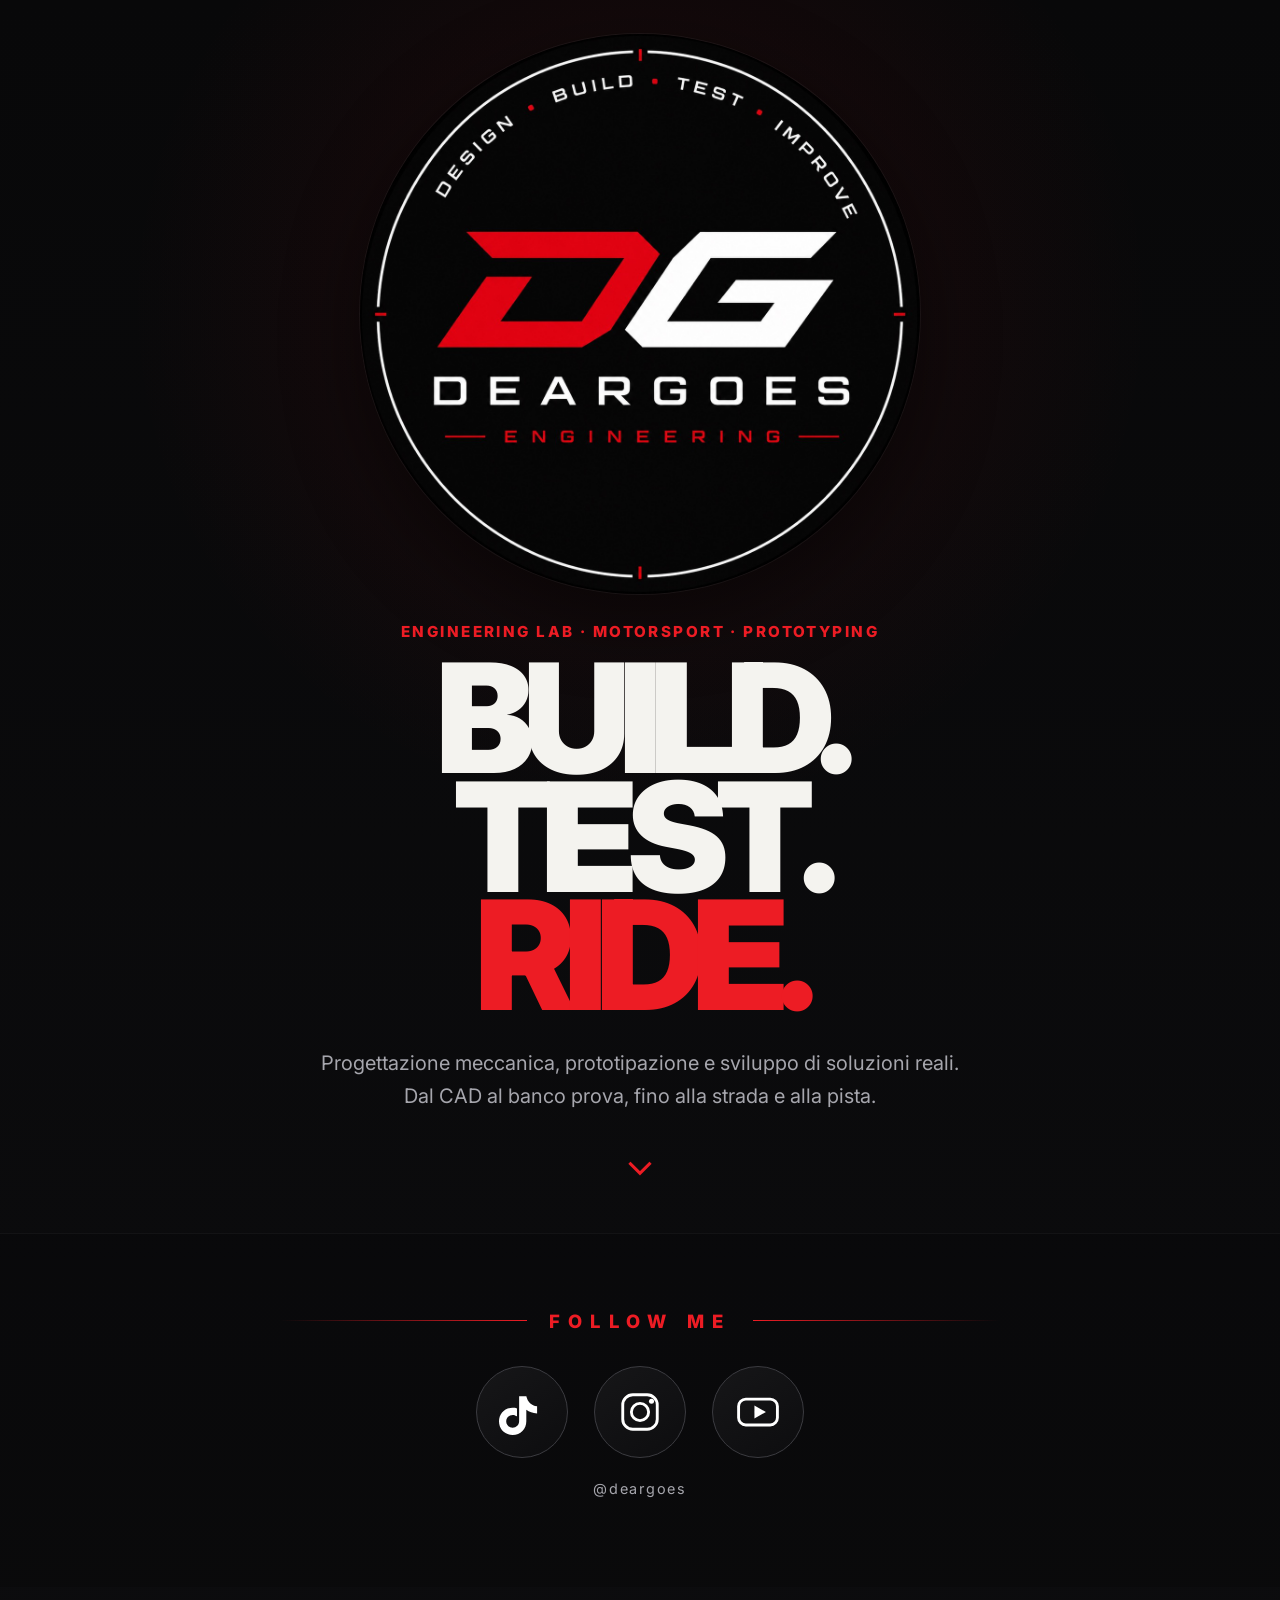
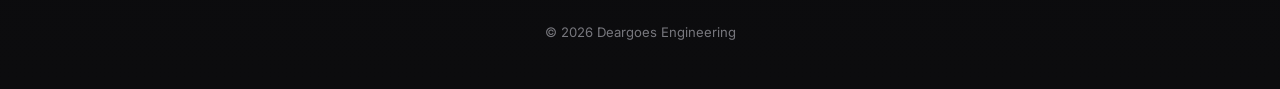
==== index.html @ ef1bf6c6 "Add files via upload" ====
<!doctype html>
<html lang="it">
<head>
  <meta charset="utf-8">
  <meta name="viewport" content="width=device-width, initial-scale=1">
  <meta name="description" content="Deargoes Engineering — Build. Test. Ride.">
  <meta name="theme-color" content="#09090a">
  <title>Deargoes Engineering</title>
  <link rel="stylesheet" href="style.css">
</head>
<body>
  <main>
    <section class="hero">
      <div class="hero-inner">
        <img class="main-logo" src="deargoes-logo.jpg" alt="Deargoes Engineering">

        <div class="eyebrow">ENGINEERING LAB · MOTORSPORT · PROTOTYPING</div>

        <h1>
          <span>BUILD.</span>
          <span>TEST.</span>
          <span class="red">RIDE.</span>
        </h1>

        <p class="intro">
          Progettazione meccanica, prototipazione e sviluppo di soluzioni reali.<br>
          Dal CAD al banco prova, fino alla strada e alla pista.
        </p>

        <div class="scroll-mark" aria-hidden="true">⌄</div>
      </div>
    </section>

    <section class="follow">
      <div class="follow-title">
        <span></span>
        <h2>FOLLOW ME</h2>
        <span></span>
      </div>

      <div class="social-icons">
        <a class="social-link" href="https://www.tiktok.com/@luca_deargoes" target="_blank" rel="noopener" aria-label="TikTok Deargoes">
          <svg viewBox="0 0 64 64" role="img" aria-hidden="true">
            <path d="M38 10c2 8 7 13 15 14v10c-6 0-11-2-15-5v16c0 11-8 19-19 19S0 56 0 45s8-19 19-19c2 0 4 0 6 1v11c-2-1-3-2-6-2-5 0-9 4-9 9s4 9 9 9 9-4 9-9V10h10z"/>
          </svg>
        </a>

        <a class="social-link" href="https://www.instagram.com/deargoes/" target="_blank" rel="noopener" aria-label="Instagram Deargoes">
          <svg viewBox="0 0 64 64" role="img" aria-hidden="true">
            <rect x="8" y="8" width="48" height="48" rx="14" ry="14"/>
            <circle cx="32" cy="32" r="12"/>
            <circle cx="48" cy="17" r="3.5" class="fill"/>
          </svg>
        </a>

        <a class="social-link" href="https://www.youtube.com/@deargoes" target="_blank" rel="noopener" aria-label="YouTube Deargoes">
          <svg viewBox="0 0 64 64" role="img" aria-hidden="true">
            <rect x="5" y="14" width="54" height="36" rx="10" ry="10"/>
            <path d="M27 23l16 9-16 9z" class="fill"/>
          </svg>
        </a>
      </div>

      <p class="handle">@deargoes</p>
    </section>
  </main>

  <footer>
    <p>© 2026 Deargoes Engineering</p>
  </footer>
</body>
</html>
---- style.css ----
@import url('https://fonts.googleapis.com/css2?family=Inter:wght@400;600;700;800;900&display=swap');

:root {
  --bg: #09090a;
  --panel: #101012;
  --text: #f4f3ef;
  --muted: #a6a6ad;
  --red: #ed1c24;
  --line: #2a2a2e;
}

* { box-sizing: border-box; }

html { scroll-behavior: smooth; }

body {
  margin: 0;
  min-height: 100vh;
  background:
    radial-gradient(circle at 50% 18%, rgba(237, 28, 36, 0.10), transparent 32rem),
    linear-gradient(180deg, #080809 0%, #0c0c0e 100%);
  color: var(--text);
  font-family: Inter, -apple-system, BlinkMacSystemFont, "Segoe UI", sans-serif;
}

a { color: inherit; text-decoration: none; }

.hero {
  min-height: 100svh;
  display: grid;
  place-items: center;
  padding: 34px 20px 52px;
}

.hero-inner {
  width: min(100%, 860px);
  text-align: center;
}

.main-logo {
  display: block;
  width: min(72vw, 560px);
  aspect-ratio: 1;
  object-fit: cover;
  border-radius: 50%;
  margin: 0 auto 28px;
  box-shadow:
    0 0 0 1px rgba(255,255,255,.05),
    0 24px 70px rgba(0,0,0,.50);
}

.eyebrow {
  color: var(--red);
  font-size: clamp(.72rem, 2.2vw, .95rem);
  font-weight: 800;
  letter-spacing: .16em;
  text-transform: uppercase;
  margin-bottom: 18px;
}

h1 {
  margin: 0;
  font-size: clamp(4.4rem, 17vw, 9.5rem);
  line-height: .78;
  letter-spacing: -.075em;
  font-weight: 900;
}

h1 span {
  display: block;
}

h1 .red {
  color: var(--red);
}

.intro {
  margin: 32px auto 0;
  max-width: 760px;
  color: var(--muted);
  font-size: clamp(1rem, 2.4vw, 1.25rem);
  line-height: 1.65;
}

.scroll-mark {
  margin-top: 28px;
  color: var(--red);
  font-size: 2.5rem;
  line-height: 1;
}

.follow {
  padding: 76px 20px 90px;
  text-align: center;
  border-top: 1px solid rgba(255,255,255,.04);
  background: rgba(0,0,0,.18);
}

.follow-title {
  width: min(100%, 720px);
  margin: 0 auto 34px;
  display: grid;
  grid-template-columns: 1fr auto 1fr;
  gap: 22px;
  align-items: center;
}

.follow-title span {
  height: 1px;
  background: linear-gradient(90deg, transparent, var(--red));
}

.follow-title span:last-child {
  background: linear-gradient(90deg, var(--red), transparent);
}

.follow-title h2 {
  margin: 0;
  color: var(--red);
  font-size: clamp(.9rem, 2.5vw, 1.15rem);
  letter-spacing: .45em;
  font-weight: 800;
}

.social-icons {
  display: flex;
  justify-content: center;
  flex-wrap: wrap;
  gap: 26px;
}

.social-link {
  width: 92px;
  height: 92px;
  display: grid;
  place-items: center;
  border: 1px solid #3b3b40;
  border-radius: 50%;
  background: linear-gradient(145deg, #161618, #0d0d0f);
  transition: transform .2s ease, border-color .2s ease, box-shadow .2s ease;
}

.social-link:hover,
.social-link:focus-visible {
  transform: translateY(-5px) scale(1.03);
  border-color: var(--red);
  box-shadow: 0 15px 34px rgba(237,28,36,.16);
  outline: none;
}

.social-link svg {
  width: 46px;
  height: 46px;
  fill: none;
  stroke: #fff;
  stroke-width: 4;
  stroke-linecap: round;
  stroke-linejoin: round;
}

.social-link:first-child svg {
  fill: #fff;
  stroke: none;
}

.social-link .fill {
  fill: #fff;
  stroke: none;
}

.handle {
  margin: 22px 0 0;
  color: var(--muted);
  letter-spacing: .12em;
  font-size: .9rem;
}

footer {
  padding: 24px 20px 36px;
  text-align: center;
  color: #77777d;
  font-size: .82rem;
}

@media (max-width: 600px) {
  .hero {
    min-height: auto;
    padding-top: 24px;
  }

  .main-logo {
    width: min(86vw, 460px);
    margin-bottom: 24px;
  }

  h1 {
    font-size: clamp(4rem, 22vw, 7rem);
  }

  .social-link {
    width: 78px;
    height: 78px;
  }

  .social-link svg {
    width: 38px;
    height: 38px;
  }
}
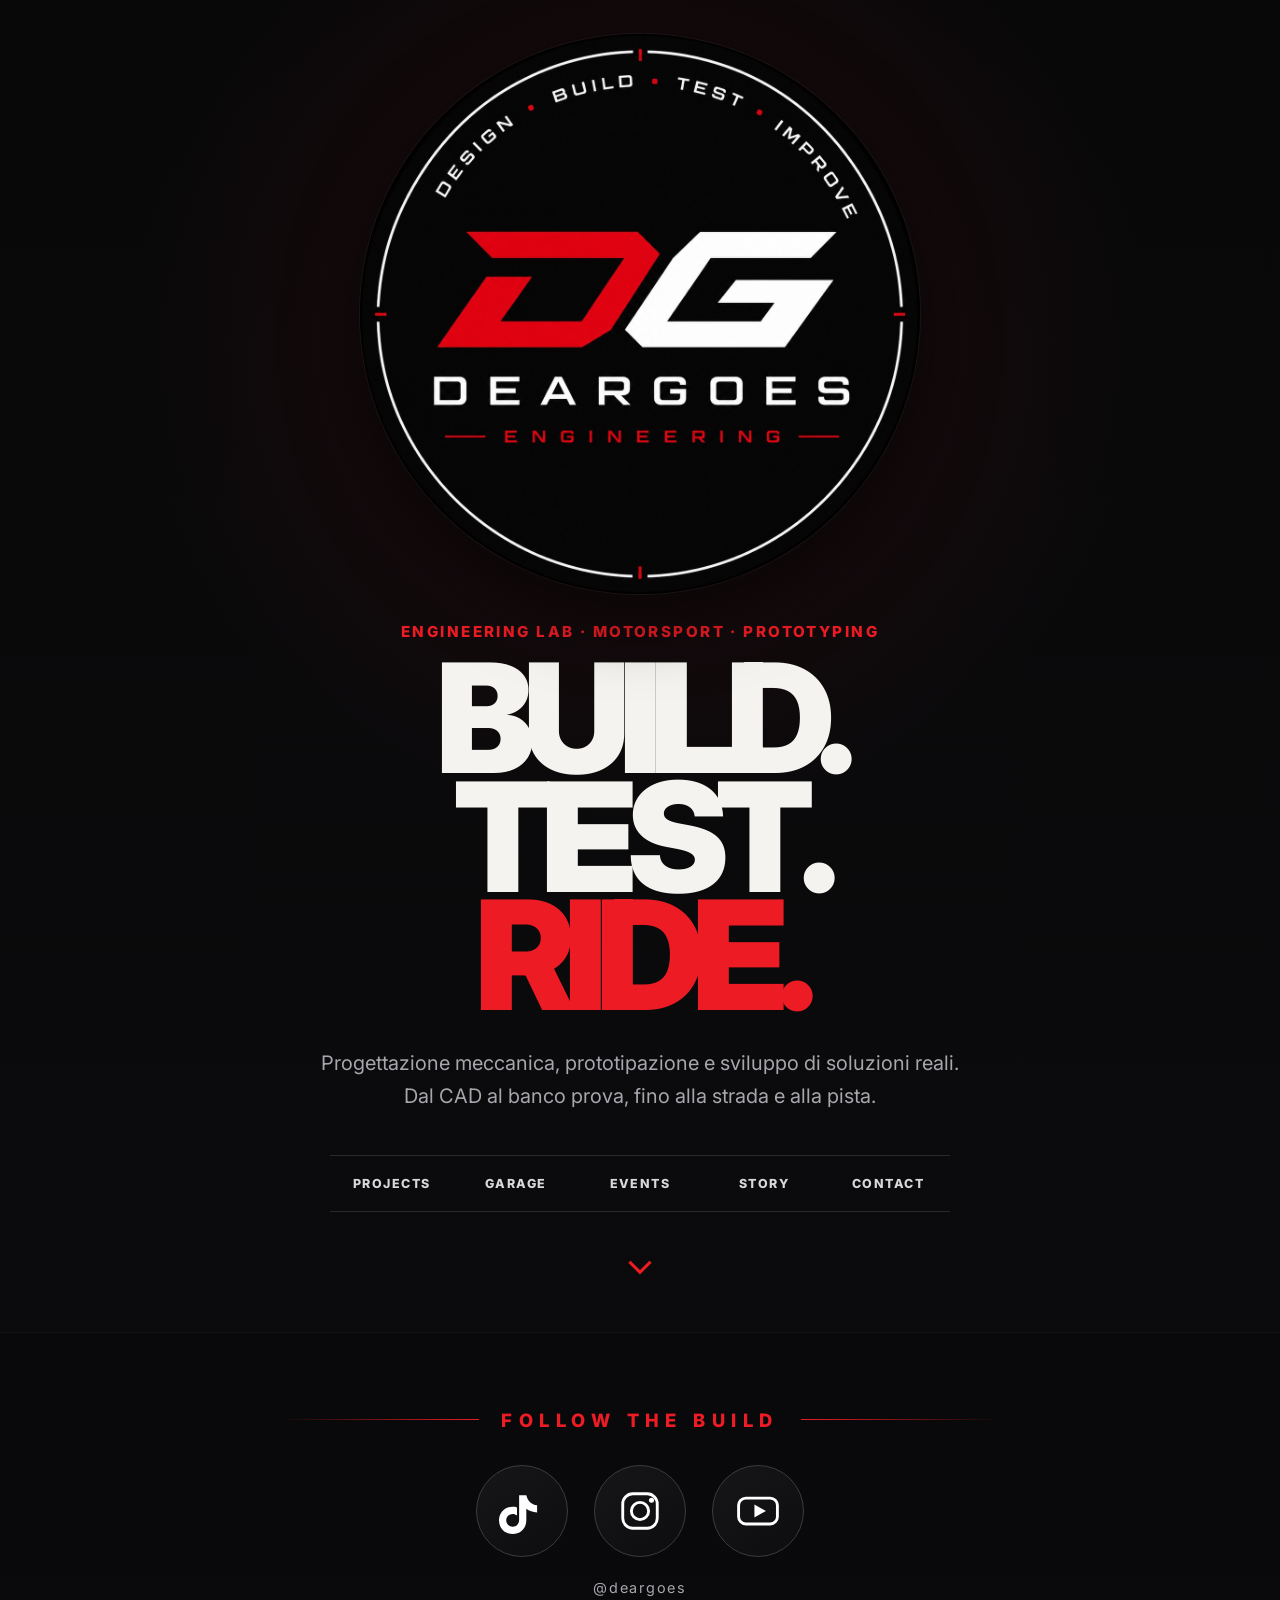
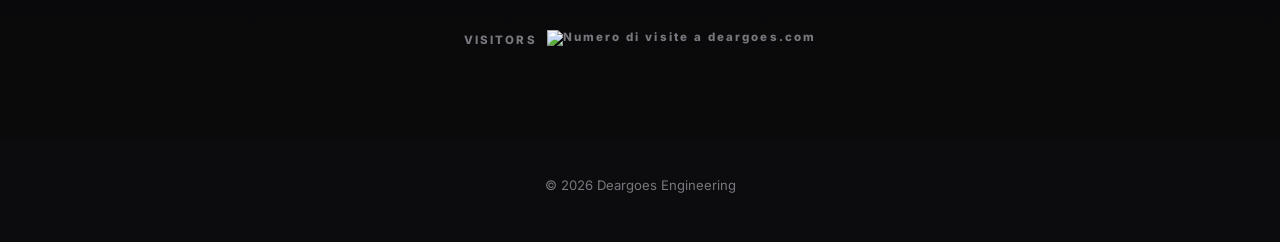
==== commit 81b75ebc: "Deargoes website v1.1" ====
--- a/index.html
+++ b/index.html
@@ -9,64 +9,63 @@
   <link rel="stylesheet" href="style.css">
 </head>
 <body>
-  <main>
-    <section class="hero">
-      <div class="hero-inner">
-        <img class="main-logo" src="deargoes-logo.jpg" alt="Deargoes Engineering">
+  
+<main>
+  <section class="hero">
+    <div class="hero-inner">
+      <img class="main-logo" src="deargoes-logo.jpg" alt="Deargoes Engineering">
+      <div class="eyebrow">ENGINEERING LAB · MOTORSPORT · PROTOTYPING</div>
+      <h1>
+        <span>BUILD.</span>
+        <span>TEST.</span>
+        <span class="red">RIDE.</span>
+      </h1>
+      <p class="intro">
+        Progettazione meccanica, prototipazione e sviluppo di soluzioni reali.<br>
+        Dal CAD al banco prova, fino alla strada e alla pista.
+      </p>
+      
+<nav class="main-nav" aria-label="Navigazione principale">
+  <a href="projects.html">PROJECTS</a>
+  <a href="garage.html">GARAGE</a>
+  <a href="events.html">EVENTS</a>
+  <a href="story.html">STORY</a>
+  <a href="contact.html">CONTACT</a>
+</nav>
 
-        <div class="eyebrow">ENGINEERING LAB · MOTORSPORT · PROTOTYPING</div>
+      <div class="scroll-mark" aria-hidden="true">⌄</div>
+    </div>
+  </section>
+  
+<section class="follow">
+  <div class="follow-title">
+    <span></span>
+    <h2>FOLLOW THE BUILD</h2>
+    <span></span>
+  </div>
 
-        <h1>
-          <span>BUILD.</span>
-          <span>TEST.</span>
-          <span class="red">RIDE.</span>
-        </h1>
+  <div class="social-icons">
+    <a class="social-link" href="https://www.tiktok.com/@luca_deargoes" target="_blank" rel="noopener" aria-label="TikTok Deargoes">
+      <svg viewBox="0 0 64 64" aria-hidden="true"><path d="M38 10c2 8 7 13 15 14v10c-6 0-11-2-15-5v16c0 11-8 19-19 19S0 56 0 45s8-19 19-19c2 0 4 0 6 1v11c-2-1-3-2-6-2-5 0-9 4-9 9s4 9 9 9 9-4 9-9V10h10z"/></svg>
+    </a>
+    <a class="social-link" href="https://www.instagram.com/deargoes/" target="_blank" rel="noopener" aria-label="Instagram Deargoes">
+      <svg viewBox="0 0 64 64" aria-hidden="true"><rect x="8" y="8" width="48" height="48" rx="14"/><circle cx="32" cy="32" r="12"/><circle cx="48" cy="17" r="3.5" class="fill"/></svg>
+    </a>
+    <a class="social-link" href="https://www.youtube.com/@deargoes" target="_blank" rel="noopener" aria-label="YouTube Deargoes">
+      <svg viewBox="0 0 64 64" aria-hidden="true"><rect x="5" y="14" width="54" height="36" rx="10"/><path d="M27 23l16 9-16 9z" class="fill"/></svg>
+    </a>
+  </div>
 
-        <p class="intro">
-          Progettazione meccanica, prototipazione e sviluppo di soluzioni reali.<br>
-          Dal CAD al banco prova, fino alla strada e alla pista.
-        </p>
+  <p class="handle">@deargoes</p>
 
-        <div class="scroll-mark" aria-hidden="true">⌄</div>
-      </div>
-    </section>
+  <div class="visitor-counter" aria-label="Contatore visite">
+    <span>VISITORS</span>
+    <img src="https://api.visitorbadge.io/api/visitors?path=deargoes.com&label=&countColor=%2309090a&style=flat-square" alt="Numero di visite a deargoes.com">
+  </div>
+</section>
 
-    <section class="follow">
-      <div class="follow-title">
-        <span></span>
-        <h2>FOLLOW ME</h2>
-        <span></span>
-      </div>
+</main>
+<footer><p>© 2026 Deargoes Engineering</p></footer>
 
-      <div class="social-icons">
-        <a class="social-link" href="https://www.tiktok.com/@luca_deargoes" target="_blank" rel="noopener" aria-label="TikTok Deargoes">
-          <svg viewBox="0 0 64 64" role="img" aria-hidden="true">
-            <path d="M38 10c2 8 7 13 15 14v10c-6 0-11-2-15-5v16c0 11-8 19-19 19S0 56 0 45s8-19 19-19c2 0 4 0 6 1v11c-2-1-3-2-6-2-5 0-9 4-9 9s4 9 9 9 9-4 9-9V10h10z"/>
-          </svg>
-        </a>
-
-        <a class="social-link" href="https://www.instagram.com/deargoes/" target="_blank" rel="noopener" aria-label="Instagram Deargoes">
-          <svg viewBox="0 0 64 64" role="img" aria-hidden="true">
-            <rect x="8" y="8" width="48" height="48" rx="14" ry="14"/>
-            <circle cx="32" cy="32" r="12"/>
-            <circle cx="48" cy="17" r="3.5" class="fill"/>
-          </svg>
-        </a>
-
-        <a class="social-link" href="https://www.youtube.com/@deargoes" target="_blank" rel="noopener" aria-label="YouTube Deargoes">
-          <svg viewBox="0 0 64 64" role="img" aria-hidden="true">
-            <rect x="5" y="14" width="54" height="36" rx="10" ry="10"/>
-            <path d="M27 23l16 9-16 9z" class="fill"/>
-          </svg>
-        </a>
-      </div>
-
-      <p class="handle">@deargoes</p>
-    </section>
-  </main>
-
-  <footer>
-    <p>© 2026 Deargoes Engineering</p>
-  </footer>
 </body>
 </html>
--- a/style.css
+++ b/style.css
@@ -10,7 +10,6 @@
 }
 
 * { box-sizing: border-box; }
-
 html { scroll-behavior: smooth; }
 
 body {
@@ -44,9 +43,8 @@
   object-fit: cover;
   border-radius: 50%;
   margin: 0 auto 28px;
-  box-shadow:
-    0 0 0 1px rgba(255,255,255,.05),
-    0 24px 70px rgba(0,0,0,.50);
+  box-shadow: 0 0 0 1px rgba(255,255,255,.05), 0 24px 70px rgba(0,0,0,.50);
+  animation: fadeUp .8s ease both;
 }
 
 .eyebrow {
@@ -66,15 +64,10 @@
   font-weight: 900;
 }
 
-h1 span {
-  display: block;
-}
-
-h1 .red {
-  color: var(--red);
-}
-
-.intro {
+h1 span { display: block; }
+h1 .red { color: var(--red); }
+
+.intro, .page-copy {
   margin: 32px auto 0;
   max-width: 760px;
   color: var(--muted);
@@ -82,6 +75,31 @@
   line-height: 1.65;
 }
 
+.main-nav {
+  width: min(100%, 620px);
+  margin: 42px auto 0;
+  display: grid;
+  grid-template-columns: repeat(5, 1fr);
+  border-top: 1px solid var(--line);
+  border-bottom: 1px solid var(--line);
+}
+
+.main-nav a {
+  padding: 20px 8px;
+  color: #d8d8dc;
+  font-size: .78rem;
+  font-weight: 800;
+  letter-spacing: .12em;
+  transition: color .2s ease, background .2s ease;
+}
+
+.main-nav a:hover,
+.main-nav a:focus-visible {
+  color: var(--red);
+  background: rgba(255,255,255,.025);
+  outline: none;
+}
+
 .scroll-mark {
   margin-top: 28px;
   color: var(--red);
@@ -105,20 +123,14 @@
   align-items: center;
 }
 
-.follow-title span {
-  height: 1px;
-  background: linear-gradient(90deg, transparent, var(--red));
-}
-
-.follow-title span:last-child {
-  background: linear-gradient(90deg, var(--red), transparent);
-}
+.follow-title span { height: 1px; background: linear-gradient(90deg, transparent, var(--red)); }
+.follow-title span:last-child { background: linear-gradient(90deg, var(--red), transparent); }
 
 .follow-title h2 {
   margin: 0;
   color: var(--red);
   font-size: clamp(.9rem, 2.5vw, 1.15rem);
-  letter-spacing: .45em;
+  letter-spacing: .35em;
   font-weight: 800;
 }
 
@@ -158,15 +170,8 @@
   stroke-linejoin: round;
 }
 
-.social-link:first-child svg {
-  fill: #fff;
-  stroke: none;
-}
-
-.social-link .fill {
-  fill: #fff;
-  stroke: none;
-}
+.social-link:first-child svg { fill: #fff; stroke: none; }
+.social-link .fill { fill: #fff; stroke: none; }
 
 .handle {
   margin: 22px 0 0;
@@ -175,6 +180,149 @@
   font-size: .9rem;
 }
 
+.visitor-counter {
+  margin: 34px auto 0;
+  display: flex;
+  align-items: center;
+  justify-content: center;
+  gap: 10px;
+  color: #77777d;
+  font-size: .72rem;
+  font-weight: 800;
+  letter-spacing: .18em;
+}
+
+.visitor-counter img {
+  min-width: 42px;
+  height: 20px;
+  object-fit: contain;
+}
+
+.site-header {
+  width: min(calc(100% - 36px), 1180px);
+  margin: 0 auto;
+  padding: 22px 0;
+  display: flex;
+  justify-content: space-between;
+  align-items: center;
+  border-bottom: 1px solid var(--line);
+}
+
+.brand-mini {
+  display: flex;
+  align-items: center;
+  gap: 12px;
+  font-size: .82rem;
+  font-weight: 900;
+  letter-spacing: .18em;
+}
+
+.brand-mini img {
+  width: 42px;
+  height: 42px;
+  border-radius: 50%;
+}
+
+.back-home {
+  color: var(--muted);
+  font-size: .76rem;
+  font-weight: 800;
+  letter-spacing: .14em;
+}
+
+.back-home:hover { color: var(--red); }
+
+.page-main {
+  min-height: calc(100vh - 150px);
+  display: grid;
+  place-items: center;
+  padding: 70px 20px 90px;
+}
+
+.page-hero {
+  width: min(100%, 900px);
+  text-align: center;
+}
+
+.page-title {
+  font-size: clamp(3.3rem, 11vw, 7.6rem);
+  line-height: .88;
+  letter-spacing: -.06em;
+}
+
+.coming-card {
+  width: min(100%, 620px);
+  margin: 44px auto 0;
+  padding: 34px 24px;
+  border: 1px solid var(--line);
+  background: rgba(255,255,255,.02);
+}
+
+.status-dot {
+  display: inline-block;
+  width: 8px;
+  height: 8px;
+  margin-bottom: 14px;
+  border-radius: 50%;
+  background: var(--red);
+  box-shadow: 0 0 18px rgba(237,28,36,.7);
+}
+
+.coming-card p {
+  margin: 0 0 10px;
+  color: var(--muted);
+  font-size: .75rem;
+  letter-spacing: .15em;
+}
+
+.coming-card strong {
+  font-size: clamp(1.6rem, 5vw, 2.6rem);
+  letter-spacing: .14em;
+}
+
+.primary-button {
+  display: inline-block;
+  margin-top: 42px;
+  padding: 18px 28px;
+  border: 1px solid var(--red);
+  color: #fff;
+  font-size: .82rem;
+  font-weight: 900;
+  letter-spacing: .14em;
+  background: rgba(237,28,36,.08);
+  transition: transform .2s ease, background .2s ease;
+}
+
+.primary-button:hover,
+.primary-button:focus-visible {
+  transform: translateY(-3px);
+  background: var(--red);
+  outline: none;
+}
+
+.small-note {
+  margin-top: 18px;
+  color: #77777d;
+  font-size: .78rem;
+}
+
+.contact-links {
+  width: min(100%, 520px);
+  margin: 42px auto 0;
+  display: grid;
+  gap: 12px;
+}
+
+.contact-links a {
+  padding: 18px 20px;
+  border: 1px solid var(--line);
+  font-size: .82rem;
+  font-weight: 800;
+  letter-spacing: .14em;
+}
+
+.contact-links a:hover { border-color: var(--red); color: var(--red); }
+
 footer {
   padding: 24px 20px 36px;
   text-align: center;
@@ -182,28 +330,19 @@
   font-size: .82rem;
 }
 
-@media (max-width: 600px) {
-  .hero {
-    min-height: auto;
-    padding-top: 24px;
-  }
-
-  .main-logo {
-    width: min(86vw, 460px);
-    margin-bottom: 24px;
-  }
-
-  h1 {
-    font-size: clamp(4rem, 22vw, 7rem);
-  }
-
-  .social-link {
-    width: 78px;
-    height: 78px;
-  }
-
-  .social-link svg {
-    width: 38px;
-    height: 38px;
-  }
-}
+@keyframes fadeUp {
+  from { opacity: 0; transform: translateY(18px); }
+  to { opacity: 1; transform: translateY(0); }
+}
+
+@media (max-width: 700px) {
+  .hero { min-height: auto; padding-top: 24px; }
+  .main-logo { width: min(86vw, 460px); margin-bottom: 24px; }
+  h1 { font-size: clamp(4rem, 22vw, 7rem); }
+  .main-nav { grid-template-columns: 1fr; margin-top: 34px; }
+  .main-nav a { padding: 15px 8px; border-top: 1px solid rgba(255,255,255,.035); }
+  .social-link { width: 78px; height: 78px; }
+  .social-link svg { width: 38px; height: 38px; }
+  .follow-title { gap: 12px; }
+  .follow-title h2 { letter-spacing: .18em; }
+}
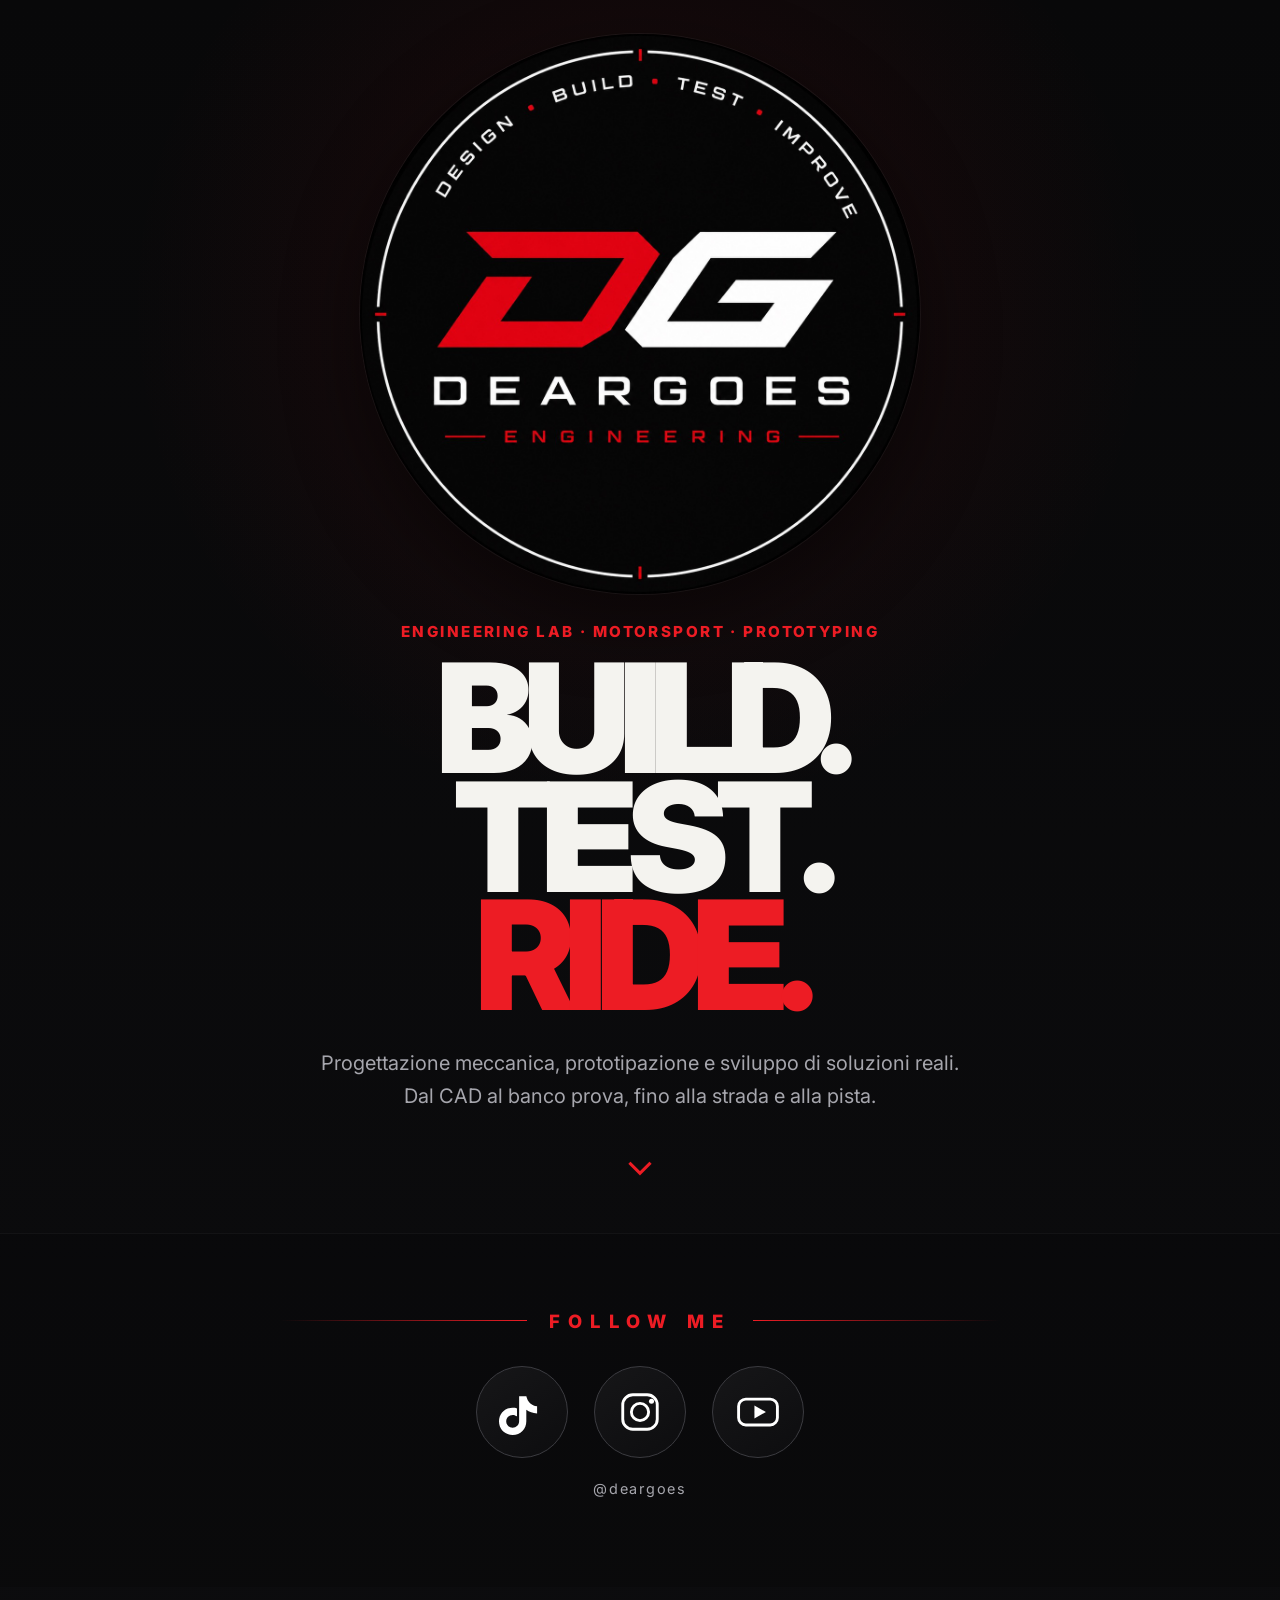
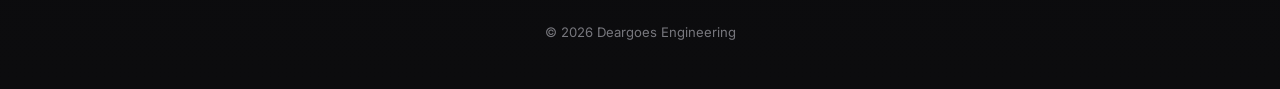
==== commit 7d7a49da: "Deargoes website v1.2" ====
--- a/index.html
+++ b/index.html
@@ -9,63 +9,64 @@
   <link rel="stylesheet" href="style.css">
 </head>
 <body>
-  
-<main>
-  <section class="hero">
-    <div class="hero-inner">
-      <img class="main-logo" src="deargoes-logo.jpg" alt="Deargoes Engineering">
-      <div class="eyebrow">ENGINEERING LAB · MOTORSPORT · PROTOTYPING</div>
-      <h1>
-        <span>BUILD.</span>
-        <span>TEST.</span>
-        <span class="red">RIDE.</span>
-      </h1>
-      <p class="intro">
-        Progettazione meccanica, prototipazione e sviluppo di soluzioni reali.<br>
-        Dal CAD al banco prova, fino alla strada e alla pista.
-      </p>
-      
-<nav class="main-nav" aria-label="Navigazione principale">
-  <a href="projects.html">PROJECTS</a>
-  <a href="garage.html">GARAGE</a>
-  <a href="events.html">EVENTS</a>
-  <a href="story.html">STORY</a>
-  <a href="contact.html">CONTACT</a>
-</nav>
+  <main>
+    <section class="hero">
+      <div class="hero-inner">
+        <img class="main-logo" src="deargoes-logo.jpg" alt="Deargoes Engineering">
 
-      <div class="scroll-mark" aria-hidden="true">⌄</div>
-    </div>
-  </section>
-  
-<section class="follow">
-  <div class="follow-title">
-    <span></span>
-    <h2>FOLLOW THE BUILD</h2>
-    <span></span>
-  </div>
+        <div class="eyebrow">ENGINEERING LAB · MOTORSPORT · PROTOTYPING</div>
 
-  <div class="social-icons">
-    <a class="social-link" href="https://www.tiktok.com/@luca_deargoes" target="_blank" rel="noopener" aria-label="TikTok Deargoes">
-      <svg viewBox="0 0 64 64" aria-hidden="true"><path d="M38 10c2 8 7 13 15 14v10c-6 0-11-2-15-5v16c0 11-8 19-19 19S0 56 0 45s8-19 19-19c2 0 4 0 6 1v11c-2-1-3-2-6-2-5 0-9 4-9 9s4 9 9 9 9-4 9-9V10h10z"/></svg>
-    </a>
-    <a class="social-link" href="https://www.instagram.com/deargoes/" target="_blank" rel="noopener" aria-label="Instagram Deargoes">
-      <svg viewBox="0 0 64 64" aria-hidden="true"><rect x="8" y="8" width="48" height="48" rx="14"/><circle cx="32" cy="32" r="12"/><circle cx="48" cy="17" r="3.5" class="fill"/></svg>
-    </a>
-    <a class="social-link" href="https://www.youtube.com/@deargoes" target="_blank" rel="noopener" aria-label="YouTube Deargoes">
-      <svg viewBox="0 0 64 64" aria-hidden="true"><rect x="5" y="14" width="54" height="36" rx="10"/><path d="M27 23l16 9-16 9z" class="fill"/></svg>
-    </a>
-  </div>
+        <h1>
+          <span>BUILD.</span>
+          <span>TEST.</span>
+          <span class="red">RIDE.</span>
+        </h1>
 
-  <p class="handle">@deargoes</p>
+        <p class="intro">
+          Progettazione meccanica, prototipazione e sviluppo di soluzioni reali.<br>
+          Dal CAD al banco prova, fino alla strada e alla pista.
+        </p>
 
-  <div class="visitor-counter" aria-label="Contatore visite">
-    <span>VISITORS</span>
-    <img src="https://api.visitorbadge.io/api/visitors?path=deargoes.com&label=&countColor=%2309090a&style=flat-square" alt="Numero di visite a deargoes.com">
-  </div>
-</section>
+        <div class="scroll-mark" aria-hidden="true">⌄</div>
+      </div>
+    </section>
 
-</main>
-<footer><p>© 2026 Deargoes Engineering</p></footer>
+    <section class="follow">
+      <div class="follow-title">
+        <span></span>
+        <h2>FOLLOW ME</h2>
+        <span></span>
+      </div>
 
+      <div class="social-icons">
+        <a class="social-link" href="https://www.tiktok.com/@luca_deargoes" target="_blank" rel="noopener" aria-label="TikTok Deargoes">
+          <svg viewBox="0 0 64 64" role="img" aria-hidden="true">
+            <path d="M38 10c2 8 7 13 15 14v10c-6 0-11-2-15-5v16c0 11-8 19-19 19S0 56 0 45s8-19 19-19c2 0 4 0 6 1v11c-2-1-3-2-6-2-5 0-9 4-9 9s4 9 9 9 9-4 9-9V10h10z"/>
+          </svg>
+        </a>
+
+        <a class="social-link" href="https://www.instagram.com/deargoes/" target="_blank" rel="noopener" aria-label="Instagram Deargoes">
+          <svg viewBox="0 0 64 64" role="img" aria-hidden="true">
+            <rect x="8" y="8" width="48" height="48" rx="14" ry="14"/>
+            <circle cx="32" cy="32" r="12"/>
+            <circle cx="48" cy="17" r="3.5" class="fill"/>
+          </svg>
+        </a>
+
+        <a class="social-link" href="https://www.youtube.com/@deargoes" target="_blank" rel="noopener" aria-label="YouTube Deargoes">
+          <svg viewBox="0 0 64 64" role="img" aria-hidden="true">
+            <rect x="5" y="14" width="54" height="36" rx="10" ry="10"/>
+            <path d="M27 23l16 9-16 9z" class="fill"/>
+          </svg>
+        </a>
+      </div>
+
+      <p class="handle">@deargoes</p>
+    </section>
+  </main>
+
+  <footer>
+    <p>© 2026 Deargoes Engineering</p>
+  </footer>
 </body>
 </html>
--- a/style.css
+++ b/style.css
@@ -10,6 +10,7 @@
 }
 
 * { box-sizing: border-box; }
+
 html { scroll-behavior: smooth; }
 
 body {
@@ -43,8 +44,9 @@
   object-fit: cover;
   border-radius: 50%;
   margin: 0 auto 28px;
-  box-shadow: 0 0 0 1px rgba(255,255,255,.05), 0 24px 70px rgba(0,0,0,.50);
-  animation: fadeUp .8s ease both;
+  box-shadow:
+    0 0 0 1px rgba(255,255,255,.05),
+    0 24px 70px rgba(0,0,0,.50);
 }
 
 .eyebrow {
@@ -64,40 +66,20 @@
   font-weight: 900;
 }
 
-h1 span { display: block; }
-h1 .red { color: var(--red); }
-
-.intro, .page-copy {
+h1 span {
+  display: block;
+}
+
+h1 .red {
+  color: var(--red);
+}
+
+.intro {
   margin: 32px auto 0;
   max-width: 760px;
   color: var(--muted);
   font-size: clamp(1rem, 2.4vw, 1.25rem);
   line-height: 1.65;
-}
-
-.main-nav {
-  width: min(100%, 620px);
-  margin: 42px auto 0;
-  display: grid;
-  grid-template-columns: repeat(5, 1fr);
-  border-top: 1px solid var(--line);
-  border-bottom: 1px solid var(--line);
-}
-
-.main-nav a {
-  padding: 20px 8px;
-  color: #d8d8dc;
-  font-size: .78rem;
-  font-weight: 800;
-  letter-spacing: .12em;
-  transition: color .2s ease, background .2s ease;
-}
-
-.main-nav a:hover,
-.main-nav a:focus-visible {
-  color: var(--red);
-  background: rgba(255,255,255,.025);
-  outline: none;
 }
 
 .scroll-mark {
@@ -123,14 +105,20 @@
   align-items: center;
 }
 
-.follow-title span { height: 1px; background: linear-gradient(90deg, transparent, var(--red)); }
-.follow-title span:last-child { background: linear-gradient(90deg, var(--red), transparent); }
+.follow-title span {
+  height: 1px;
+  background: linear-gradient(90deg, transparent, var(--red));
+}
+
+.follow-title span:last-child {
+  background: linear-gradient(90deg, var(--red), transparent);
+}
 
 .follow-title h2 {
   margin: 0;
   color: var(--red);
   font-size: clamp(.9rem, 2.5vw, 1.15rem);
-  letter-spacing: .35em;
+  letter-spacing: .45em;
   font-weight: 800;
 }
 
@@ -170,8 +158,15 @@
   stroke-linejoin: round;
 }
 
-.social-link:first-child svg { fill: #fff; stroke: none; }
-.social-link .fill { fill: #fff; stroke: none; }
+.social-link:first-child svg {
+  fill: #fff;
+  stroke: none;
+}
+
+.social-link .fill {
+  fill: #fff;
+  stroke: none;
+}
 
 .handle {
   margin: 22px 0 0;
@@ -180,149 +175,6 @@
   font-size: .9rem;
 }
 
-.visitor-counter {
-  margin: 34px auto 0;
-  display: flex;
-  align-items: center;
-  justify-content: center;
-  gap: 10px;
-  color: #77777d;
-  font-size: .72rem;
-  font-weight: 800;
-  letter-spacing: .18em;
-}
-
-.visitor-counter img {
-  min-width: 42px;
-  height: 20px;
-  object-fit: contain;
-}
-
-.site-header {
-  width: min(calc(100% - 36px), 1180px);
-  margin: 0 auto;
-  padding: 22px 0;
-  display: flex;
-  justify-content: space-between;
-  align-items: center;
-  border-bottom: 1px solid var(--line);
-}
-
-.brand-mini {
-  display: flex;
-  align-items: center;
-  gap: 12px;
-  font-size: .82rem;
-  font-weight: 900;
-  letter-spacing: .18em;
-}
-
-.brand-mini img {
-  width: 42px;
-  height: 42px;
-  border-radius: 50%;
-}
-
-.back-home {
-  color: var(--muted);
-  font-size: .76rem;
-  font-weight: 800;
-  letter-spacing: .14em;
-}
-
-.back-home:hover { color: var(--red); }
-
-.page-main {
-  min-height: calc(100vh - 150px);
-  display: grid;
-  place-items: center;
-  padding: 70px 20px 90px;
-}
-
-.page-hero {
-  width: min(100%, 900px);
-  text-align: center;
-}
-
-.page-title {
-  font-size: clamp(3.3rem, 11vw, 7.6rem);
-  line-height: .88;
-  letter-spacing: -.06em;
-}
-
-.coming-card {
-  width: min(100%, 620px);
-  margin: 44px auto 0;
-  padding: 34px 24px;
-  border: 1px solid var(--line);
-  background: rgba(255,255,255,.02);
-}
-
-.status-dot {
-  display: inline-block;
-  width: 8px;
-  height: 8px;
-  margin-bottom: 14px;
-  border-radius: 50%;
-  background: var(--red);
-  box-shadow: 0 0 18px rgba(237,28,36,.7);
-}
-
-.coming-card p {
-  margin: 0 0 10px;
-  color: var(--muted);
-  font-size: .75rem;
-  letter-spacing: .15em;
-}
-
-.coming-card strong {
-  font-size: clamp(1.6rem, 5vw, 2.6rem);
-  letter-spacing: .14em;
-}
-
-.primary-button {
-  display: inline-block;
-  margin-top: 42px;
-  padding: 18px 28px;
-  border: 1px solid var(--red);
-  color: #fff;
-  font-size: .82rem;
-  font-weight: 900;
-  letter-spacing: .14em;
-  background: rgba(237,28,36,.08);
-  transition: transform .2s ease, background .2s ease;
-}
-
-.primary-button:hover,
-.primary-button:focus-visible {
-  transform: translateY(-3px);
-  background: var(--red);
-  outline: none;
-}
-
-.small-note {
-  margin-top: 18px;
-  color: #77777d;
-  font-size: .78rem;
-}
-
-.contact-links {
-  width: min(100%, 520px);
-  margin: 42px auto 0;
-  display: grid;
-  gap: 12px;
-}
-
-.contact-links a {
-  padding: 18px 20px;
-  border: 1px solid var(--line);
-  font-size: .82rem;
-  font-weight: 800;
-  letter-spacing: .14em;
-}
-
-.contact-links a:hover { border-color: var(--red); color: var(--red); }
-
 footer {
   padding: 24px 20px 36px;
   text-align: center;
@@ -330,19 +182,28 @@
   font-size: .82rem;
 }
 
-@keyframes fadeUp {
-  from { opacity: 0; transform: translateY(18px); }
-  to { opacity: 1; transform: translateY(0); }
-}
-
-@media (max-width: 700px) {
-  .hero { min-height: auto; padding-top: 24px; }
-  .main-logo { width: min(86vw, 460px); margin-bottom: 24px; }
-  h1 { font-size: clamp(4rem, 22vw, 7rem); }
-  .main-nav { grid-template-columns: 1fr; margin-top: 34px; }
-  .main-nav a { padding: 15px 8px; border-top: 1px solid rgba(255,255,255,.035); }
-  .social-link { width: 78px; height: 78px; }
-  .social-link svg { width: 38px; height: 38px; }
-  .follow-title { gap: 12px; }
-  .follow-title h2 { letter-spacing: .18em; }
-}
+@media (max-width: 600px) {
+  .hero {
+    min-height: auto;
+    padding-top: 24px;
+  }
+
+  .main-logo {
+    width: min(86vw, 460px);
+    margin-bottom: 24px;
+  }
+
+  h1 {
+    font-size: clamp(4rem, 22vw, 7rem);
+  }
+
+  .social-link {
+    width: 78px;
+    height: 78px;
+  }
+
+  .social-link svg {
+    width: 38px;
+    height: 38px;
+  }
+}
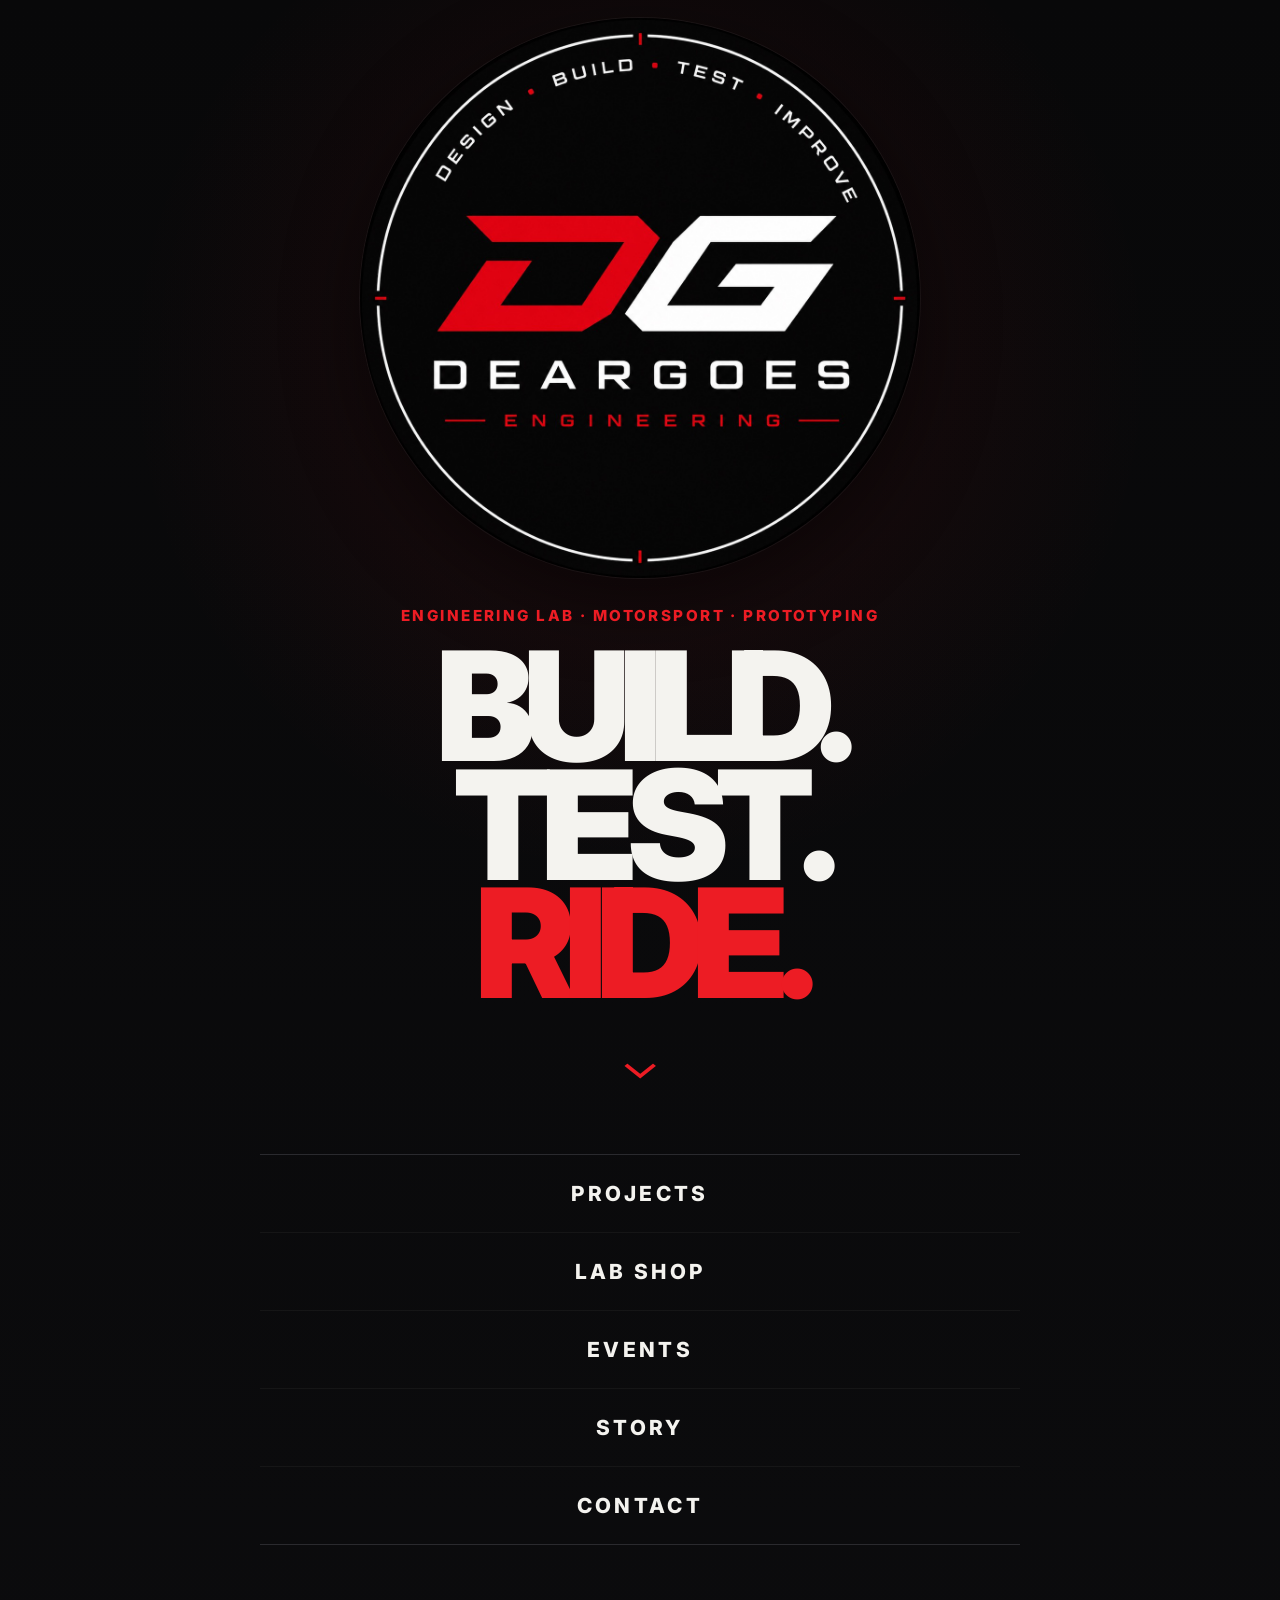
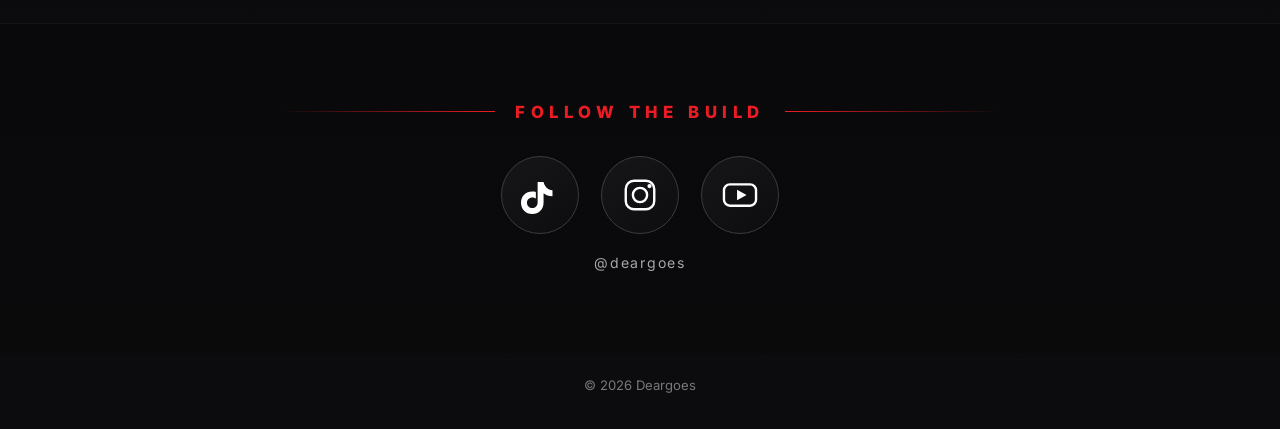
==== commit 6c25fa47: "Deargoes website v1.2 corrected" ====
--- a/index.html
+++ b/index.html
@@ -2,71 +2,41 @@
 <html lang="it">
 <head>
   <meta charset="utf-8">
-  <meta name="viewport" content="width=device-width, initial-scale=1">
+  <meta name="viewport" content="width=device-width,initial-scale=1">
   <meta name="description" content="Deargoes Engineering — Build. Test. Ride.">
   <meta name="theme-color" content="#09090a">
   <title>Deargoes Engineering</title>
   <link rel="stylesheet" href="style.css">
 </head>
 <body>
-  <main>
-    <section class="hero">
-      <div class="hero-inner">
-        <img class="main-logo" src="deargoes-logo.jpg" alt="Deargoes Engineering">
+<main>
+  <section class="hero">
+    <div class="hero-inner">
+      <img class="main-logo" src="deargoes-logo.jpg" alt="Deargoes Engineering">
+      <div class="eyebrow">ENGINEERING LAB · MOTORSPORT · PROTOTYPING</div>
+      <h1><span>BUILD.</span><span>TEST.</span><span class="red">RIDE.</span></h1>
+      <div class="scroll-mark" aria-hidden="true">⌄</div>
+    </div>
+  </section>
 
-        <div class="eyebrow">ENGINEERING LAB · MOTORSPORT · PROTOTYPING</div>
+  <nav class="main-menu" aria-label="Menu principale">
+    <a href="projects.html">Projects</a>
+    <a href="lab-shop.html">Lab Shop</a>
+    <a href="events.html">Events</a>
+    <a href="story.html">Story</a>
+    <a href="contact.html">Contact</a>
+  </nav>
 
-        <h1>
-          <span>BUILD.</span>
-          <span>TEST.</span>
-          <span class="red">RIDE.</span>
-        </h1>
-
-        <p class="intro">
-          Progettazione meccanica, prototipazione e sviluppo di soluzioni reali.<br>
-          Dal CAD al banco prova, fino alla strada e alla pista.
-        </p>
-
-        <div class="scroll-mark" aria-hidden="true">⌄</div>
-      </div>
-    </section>
-
-    <section class="follow">
-      <div class="follow-title">
-        <span></span>
-        <h2>FOLLOW ME</h2>
-        <span></span>
-      </div>
-
-      <div class="social-icons">
-        <a class="social-link" href="https://www.tiktok.com/@luca_deargoes" target="_blank" rel="noopener" aria-label="TikTok Deargoes">
-          <svg viewBox="0 0 64 64" role="img" aria-hidden="true">
-            <path d="M38 10c2 8 7 13 15 14v10c-6 0-11-2-15-5v16c0 11-8 19-19 19S0 56 0 45s8-19 19-19c2 0 4 0 6 1v11c-2-1-3-2-6-2-5 0-9 4-9 9s4 9 9 9 9-4 9-9V10h10z"/>
-          </svg>
-        </a>
-
-        <a class="social-link" href="https://www.instagram.com/deargoes/" target="_blank" rel="noopener" aria-label="Instagram Deargoes">
-          <svg viewBox="0 0 64 64" role="img" aria-hidden="true">
-            <rect x="8" y="8" width="48" height="48" rx="14" ry="14"/>
-            <circle cx="32" cy="32" r="12"/>
-            <circle cx="48" cy="17" r="3.5" class="fill"/>
-          </svg>
-        </a>
-
-        <a class="social-link" href="https://www.youtube.com/@deargoes" target="_blank" rel="noopener" aria-label="YouTube Deargoes">
-          <svg viewBox="0 0 64 64" role="img" aria-hidden="true">
-            <rect x="5" y="14" width="54" height="36" rx="10" ry="10"/>
-            <path d="M27 23l16 9-16 9z" class="fill"/>
-          </svg>
-        </a>
-      </div>
-
-      <p class="handle">@deargoes</p>
-    </section>
-  </main>
-
-  <footer>
-    <p>© 2026 Deargoes Engineering</p>
-  </footer>
+  <section class="follow">
+    <div class="follow-title"><span></span><h2>FOLLOW THE BUILD</h2><span></span></div>
+    <div class="social-icons">
+      <a class="social-link" href="https://www.tiktok.com/@luca_deargoes" target="_blank" rel="noopener" aria-label="TikTok Deargoes"><svg viewBox="0 0 64 64" aria-hidden="true"><path d="M38 10c2 8 7 13 15 14v10c-6 0-11-2-15-5v16c0 11-8 19-19 19S0 56 0 45s8-19 19-19c2 0 4 0 6 1v11c-2-1-3-2-6-2-5 0-9 4-9 9s4 9 9 9 9-4 9-9V10h10z"/></svg></a>
+      <a class="social-link" href="https://www.instagram.com/deargoes/" target="_blank" rel="noopener" aria-label="Instagram Deargoes"><svg viewBox="0 0 64 64" aria-hidden="true"><rect x="8" y="8" width="48" height="48" rx="14"/><circle cx="32" cy="32" r="12"/><circle cx="48" cy="17" r="3.5" class="fill"/></svg></a>
+      <a class="social-link" href="https://www.youtube.com/@deargoes" target="_blank" rel="noopener" aria-label="YouTube Deargoes"><svg viewBox="0 0 64 64" aria-hidden="true"><rect x="5" y="14" width="54" height="36" rx="10"/><path d="M27 23l16 9-16 9z" class="fill"/></svg></a>
+    </div>
+    <p class="handle">@deargoes</p>
+  </section>
+</main>
+<footer>© 2026 Deargoes</footer>
 </body>
 </html>
--- a/style.css
+++ b/style.css
@@ -1,209 +1,8 @@
 @import url('https://fonts.googleapis.com/css2?family=Inter:wght@400;600;700;800;900&display=swap');
-
-:root {
-  --bg: #09090a;
-  --panel: #101012;
-  --text: #f4f3ef;
-  --muted: #a6a6ad;
-  --red: #ed1c24;
-  --line: #2a2a2e;
-}
-
-* { box-sizing: border-box; }
-
-html { scroll-behavior: smooth; }
-
-body {
-  margin: 0;
-  min-height: 100vh;
-  background:
-    radial-gradient(circle at 50% 18%, rgba(237, 28, 36, 0.10), transparent 32rem),
-    linear-gradient(180deg, #080809 0%, #0c0c0e 100%);
-  color: var(--text);
-  font-family: Inter, -apple-system, BlinkMacSystemFont, "Segoe UI", sans-serif;
-}
-
-a { color: inherit; text-decoration: none; }
-
-.hero {
-  min-height: 100svh;
-  display: grid;
-  place-items: center;
-  padding: 34px 20px 52px;
-}
-
-.hero-inner {
-  width: min(100%, 860px);
-  text-align: center;
-}
-
-.main-logo {
-  display: block;
-  width: min(72vw, 560px);
-  aspect-ratio: 1;
-  object-fit: cover;
-  border-radius: 50%;
-  margin: 0 auto 28px;
-  box-shadow:
-    0 0 0 1px rgba(255,255,255,.05),
-    0 24px 70px rgba(0,0,0,.50);
-}
-
-.eyebrow {
-  color: var(--red);
-  font-size: clamp(.72rem, 2.2vw, .95rem);
-  font-weight: 800;
-  letter-spacing: .16em;
-  text-transform: uppercase;
-  margin-bottom: 18px;
-}
-
-h1 {
-  margin: 0;
-  font-size: clamp(4.4rem, 17vw, 9.5rem);
-  line-height: .78;
-  letter-spacing: -.075em;
-  font-weight: 900;
-}
-
-h1 span {
-  display: block;
-}
-
-h1 .red {
-  color: var(--red);
-}
-
-.intro {
-  margin: 32px auto 0;
-  max-width: 760px;
-  color: var(--muted);
-  font-size: clamp(1rem, 2.4vw, 1.25rem);
-  line-height: 1.65;
-}
-
-.scroll-mark {
-  margin-top: 28px;
-  color: var(--red);
-  font-size: 2.5rem;
-  line-height: 1;
-}
-
-.follow {
-  padding: 76px 20px 90px;
-  text-align: center;
-  border-top: 1px solid rgba(255,255,255,.04);
-  background: rgba(0,0,0,.18);
-}
-
-.follow-title {
-  width: min(100%, 720px);
-  margin: 0 auto 34px;
-  display: grid;
-  grid-template-columns: 1fr auto 1fr;
-  gap: 22px;
-  align-items: center;
-}
-
-.follow-title span {
-  height: 1px;
-  background: linear-gradient(90deg, transparent, var(--red));
-}
-
-.follow-title span:last-child {
-  background: linear-gradient(90deg, var(--red), transparent);
-}
-
-.follow-title h2 {
-  margin: 0;
-  color: var(--red);
-  font-size: clamp(.9rem, 2.5vw, 1.15rem);
-  letter-spacing: .45em;
-  font-weight: 800;
-}
-
-.social-icons {
-  display: flex;
-  justify-content: center;
-  flex-wrap: wrap;
-  gap: 26px;
-}
-
-.social-link {
-  width: 92px;
-  height: 92px;
-  display: grid;
-  place-items: center;
-  border: 1px solid #3b3b40;
-  border-radius: 50%;
-  background: linear-gradient(145deg, #161618, #0d0d0f);
-  transition: transform .2s ease, border-color .2s ease, box-shadow .2s ease;
-}
-
-.social-link:hover,
-.social-link:focus-visible {
-  transform: translateY(-5px) scale(1.03);
-  border-color: var(--red);
-  box-shadow: 0 15px 34px rgba(237,28,36,.16);
-  outline: none;
-}
-
-.social-link svg {
-  width: 46px;
-  height: 46px;
-  fill: none;
-  stroke: #fff;
-  stroke-width: 4;
-  stroke-linecap: round;
-  stroke-linejoin: round;
-}
-
-.social-link:first-child svg {
-  fill: #fff;
-  stroke: none;
-}
-
-.social-link .fill {
-  fill: #fff;
-  stroke: none;
-}
-
-.handle {
-  margin: 22px 0 0;
-  color: var(--muted);
-  letter-spacing: .12em;
-  font-size: .9rem;
-}
-
-footer {
-  padding: 24px 20px 36px;
-  text-align: center;
-  color: #77777d;
-  font-size: .82rem;
-}
-
-@media (max-width: 600px) {
-  .hero {
-    min-height: auto;
-    padding-top: 24px;
-  }
-
-  .main-logo {
-    width: min(86vw, 460px);
-    margin-bottom: 24px;
-  }
-
-  h1 {
-    font-size: clamp(4rem, 22vw, 7rem);
-  }
-
-  .social-link {
-    width: 78px;
-    height: 78px;
-  }
-
-  .social-link svg {
-    width: 38px;
-    height: 38px;
-  }
-}
+:root{--bg:#09090a;--text:#f4f3ef;--muted:#a6a6ad;--red:#ed1c24;--line:#2a2a2e}
+*{box-sizing:border-box}html{scroll-behavior:smooth}body{margin:0;min-height:100vh;background:radial-gradient(circle at 50% 18%,rgba(237,28,36,.10),transparent 32rem),linear-gradient(180deg,#080809 0%,#0c0c0e 100%);color:var(--text);font-family:Inter,-apple-system,BlinkMacSystemFont,"Segoe UI",sans-serif}a{color:inherit;text-decoration:none}img{max-width:100%}
+.hero{padding:18px 20px 70px;text-align:center}.hero-inner{width:min(100%,860px);margin:0 auto}.main-logo{display:block;width:min(86vw,560px);aspect-ratio:1;object-fit:cover;border-radius:50%;margin:0 auto 28px;box-shadow:0 0 0 1px rgba(255,255,255,.05),0 24px 70px rgba(0,0,0,.50)}.eyebrow{color:var(--red);font-size:clamp(.72rem,2.2vw,.95rem);font-weight:800;letter-spacing:.16em;text-transform:uppercase;margin-bottom:22px}.hero h1{margin:0;font-size:clamp(4.4rem,17vw,9.5rem);line-height:.78;letter-spacing:-.075em;font-weight:900}.hero h1 span{display:block}.hero h1 .red{color:var(--red)}.scroll-mark{display:inline-block;margin-top:38px;color:var(--red);font-size:2.7rem;line-height:1;transform:scaleX(1.25)}
+.main-menu{width:min(calc(100% - 40px),760px);margin:0 auto;border-top:1px solid var(--line);border-bottom:1px solid var(--line);text-align:center}.main-menu a{display:block;padding:26px 14px;border-top:1px solid rgba(255,255,255,.045);font-size:clamp(1rem,3vw,1.3rem);font-weight:800;letter-spacing:.16em;text-transform:uppercase;transition:color .2s ease,background .2s ease}.main-menu a:first-child{border-top:0}.main-menu a:hover,.main-menu a:focus-visible{color:var(--red);background:rgba(255,255,255,.025);outline:none}
+.follow{padding:78px 20px 82px;text-align:center;border-top:1px solid rgba(255,255,255,.04);background:rgba(0,0,0,.18);margin-top:78px}.follow-title{width:min(100%,720px);margin:0 auto 34px;display:grid;grid-template-columns:1fr auto 1fr;gap:20px;align-items:center}.follow-title span{height:1px;background:linear-gradient(90deg,transparent,var(--red))}.follow-title span:last-child{background:linear-gradient(90deg,var(--red),transparent)}.follow-title h2{margin:0;color:var(--red);font-size:clamp(.82rem,2.5vw,1.05rem);letter-spacing:.33em;font-weight:800}.social-icons{display:flex;justify-content:center;flex-wrap:wrap;gap:22px}.social-link{width:78px;height:78px;display:grid;place-items:center;border:1px solid #3b3b40;border-radius:50%;background:linear-gradient(145deg,#161618,#0d0d0f);transition:transform .2s ease,border-color .2s ease,box-shadow .2s ease}.social-link:hover,.social-link:focus-visible{transform:translateY(-4px);border-color:var(--red);box-shadow:0 15px 34px rgba(237,28,36,.16);outline:none}.social-link svg{width:38px;height:38px;fill:none;stroke:#fff;stroke-width:4;stroke-linecap:round;stroke-linejoin:round}.social-link:first-child svg{fill:#fff;stroke:none}.social-link .fill{fill:#fff;stroke:none}.handle{margin:20px 0 0;color:var(--muted);letter-spacing:.12em;font-size:.88rem}footer{padding:24px 20px 36px;text-align:center;color:#77777d;font-size:.82rem}
+.page-shell{min-height:100vh;display:flex;flex-direction:column}.topbar{width:min(100%,980px);margin:0 auto;padding:24px 20px;display:flex;justify-content:space-between;align-items:center;border-bottom:1px solid var(--line)}.brand{font-weight:900;letter-spacing:.13em}.brand span{color:var(--red)}.back{color:var(--muted);font-size:.82rem;font-weight:700;letter-spacing:.12em;text-transform:uppercase}.back:hover{color:var(--red)}.page-content{flex:1;width:min(100%,820px);margin:0 auto;padding:90px 24px;text-align:center}.kicker{color:var(--red);font-size:.8rem;font-weight:800;letter-spacing:.2em;text-transform:uppercase}.page-content h1{margin:15px 0 22px;font-size:clamp(3.3rem,12vw,7rem);line-height:.9;letter-spacing:-.06em}.page-content p{max-width:650px;margin:0 auto;color:var(--muted);line-height:1.7;font-size:clamp(1rem,2.5vw,1.2rem)}.cta{display:inline-block;margin-top:34px;padding:16px 24px;border:1px solid var(--red);color:#fff;background:var(--red);font-weight:800;letter-spacing:.08em;text-transform:uppercase}.mini-list{width:min(100%,620px);margin:38px auto 0;border-top:1px solid var(--line);border-bottom:1px solid var(--line)}.mini-list div{padding:20px 12px;border-top:1px solid rgba(255,255,255,.045);color:#d4d4d8;font-weight:700;letter-spacing:.06em}.mini-list div:first-child{border-top:0}
+@media(max-width:600px){.hero{padding-top:8px}.main-logo{margin-bottom:24px}.hero h1{font-size:clamp(4rem,22vw,7rem)}.main-menu a{padding:24px 10px}.follow{padding-top:64px}.topbar{padding:20px 18px}.page-content{padding:72px 20px}}
